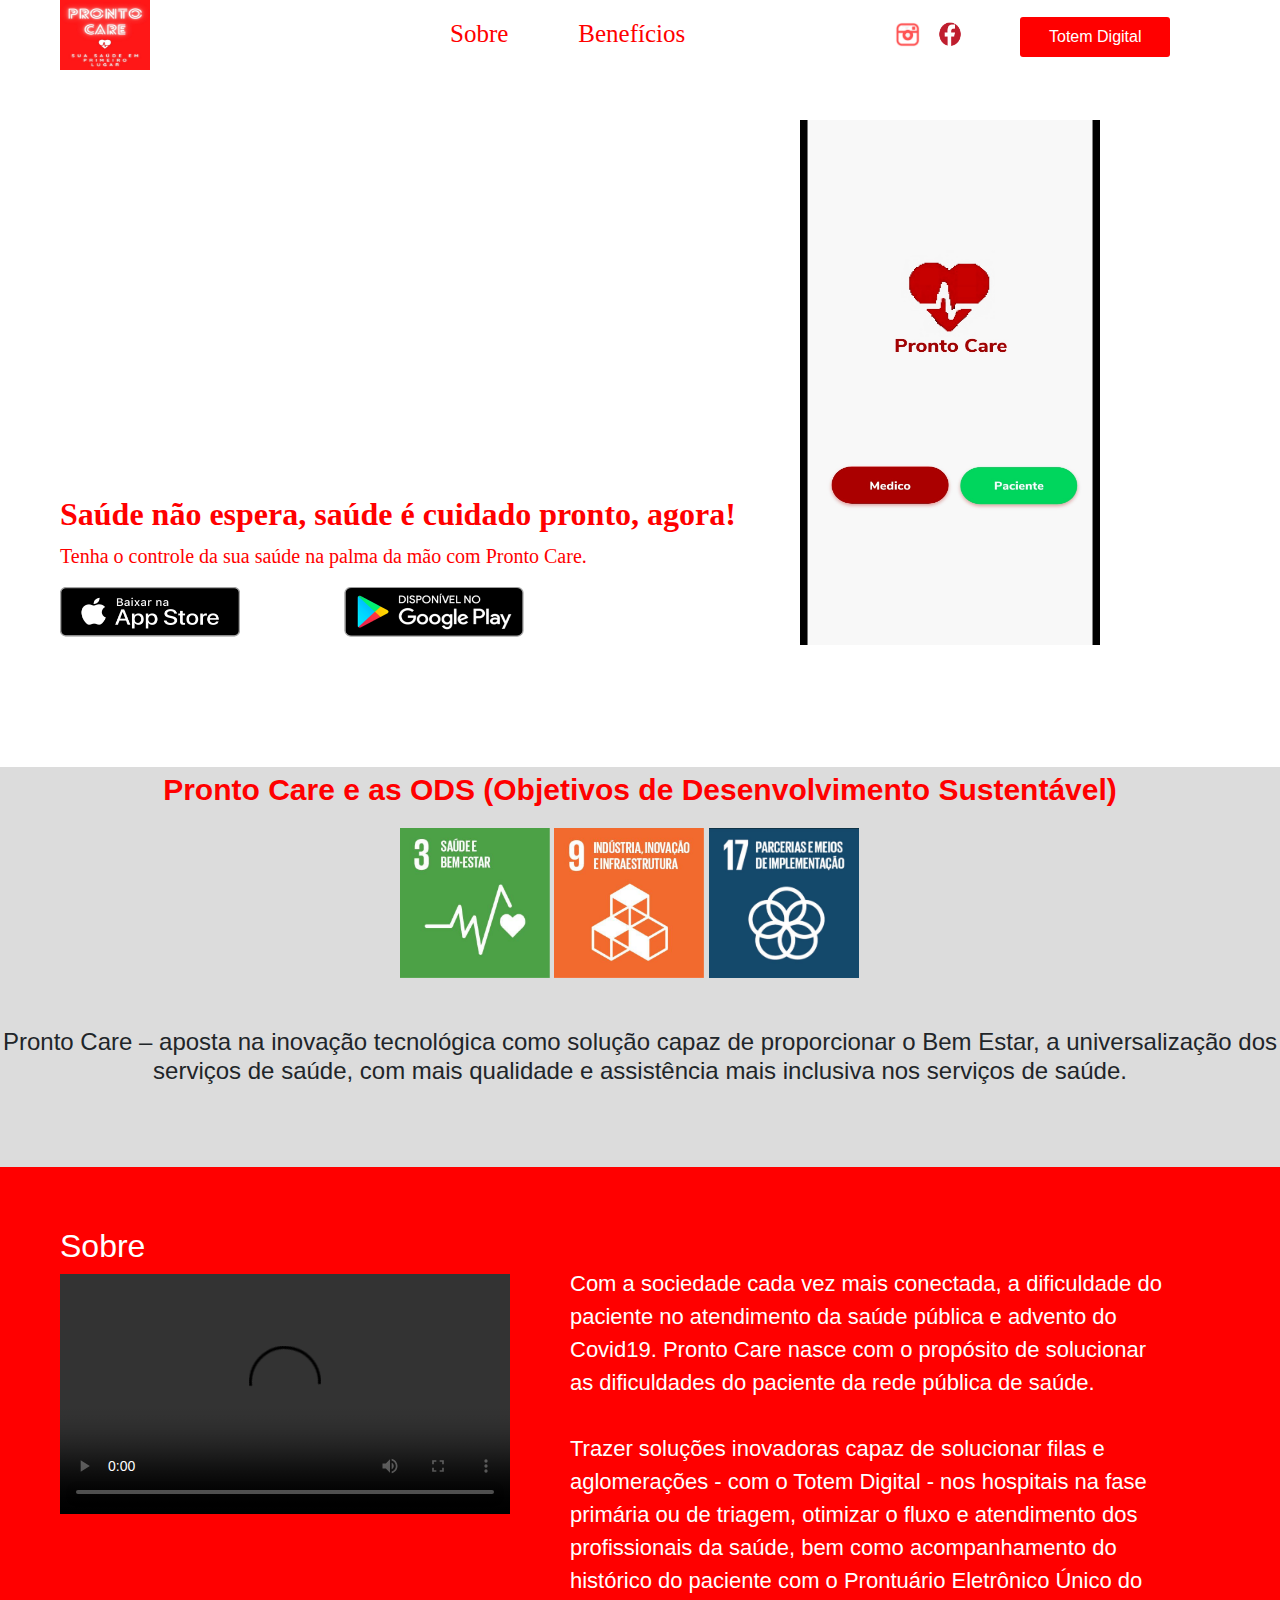
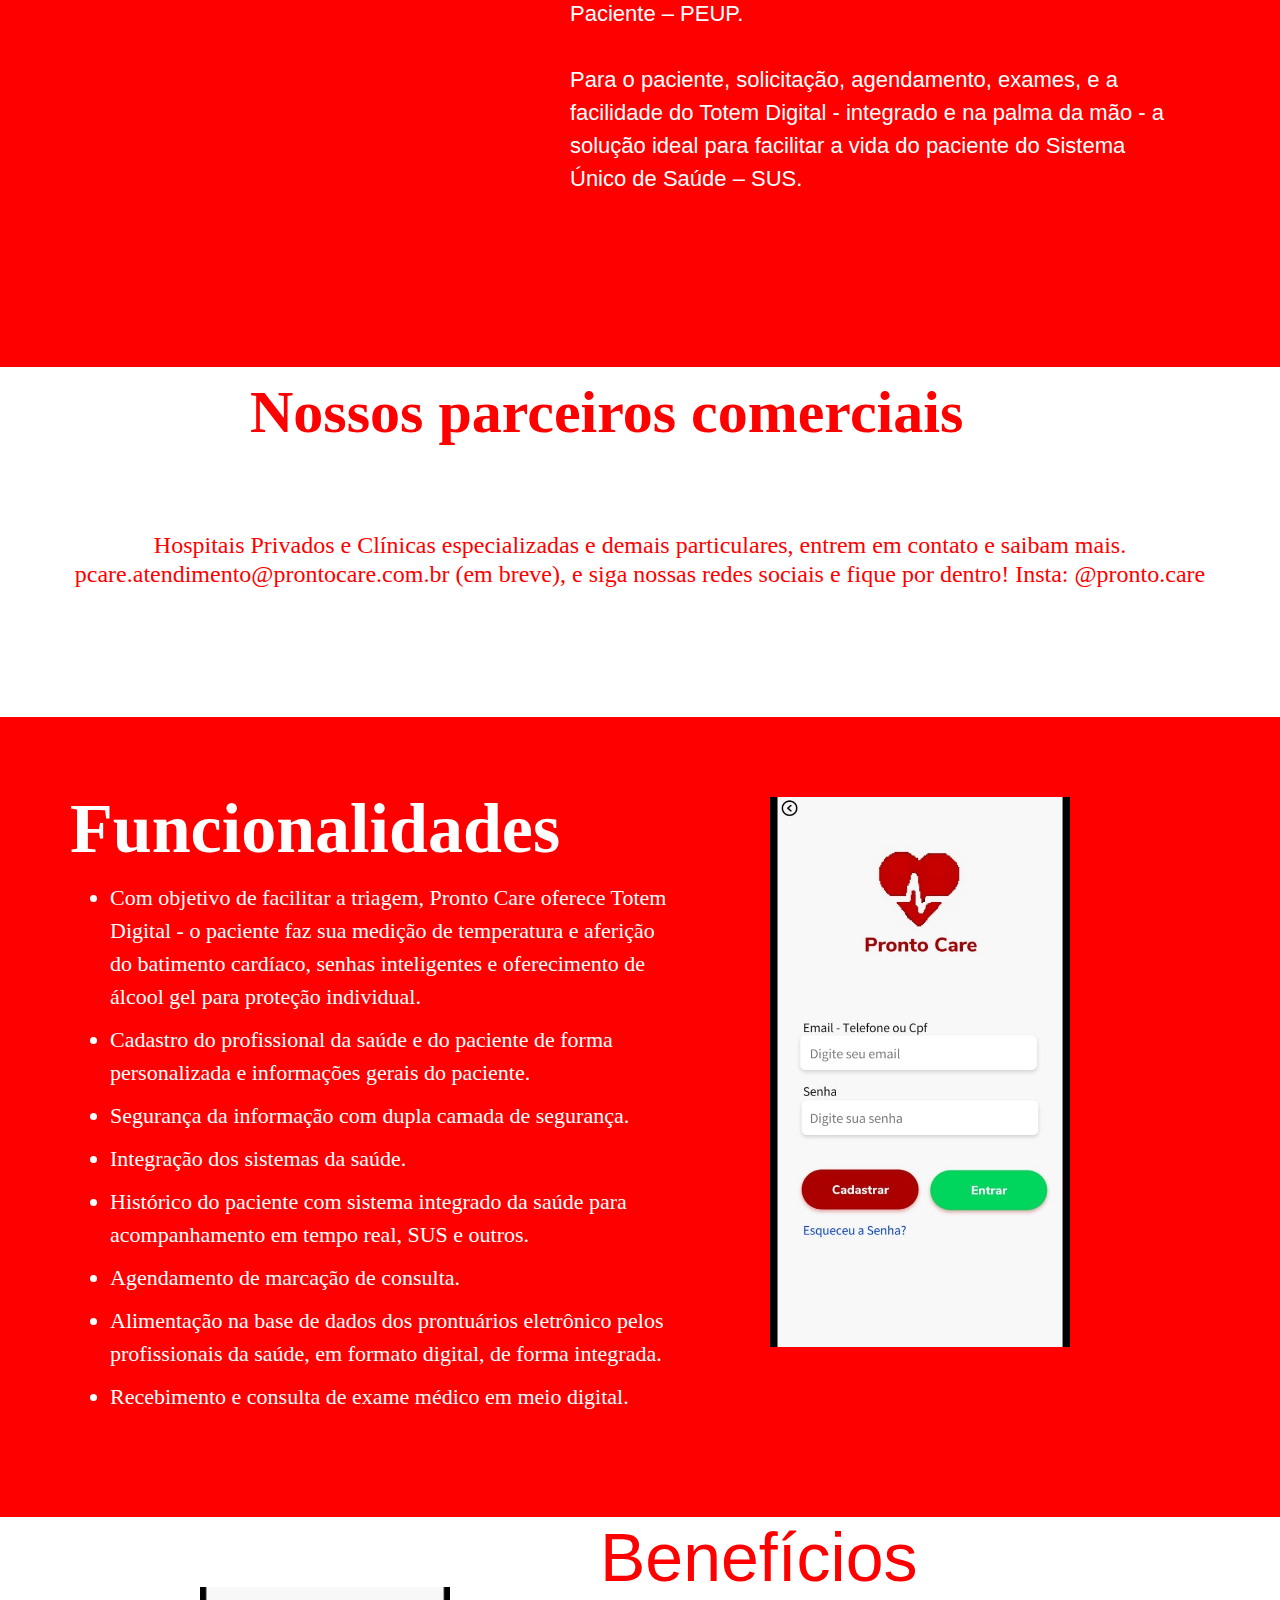
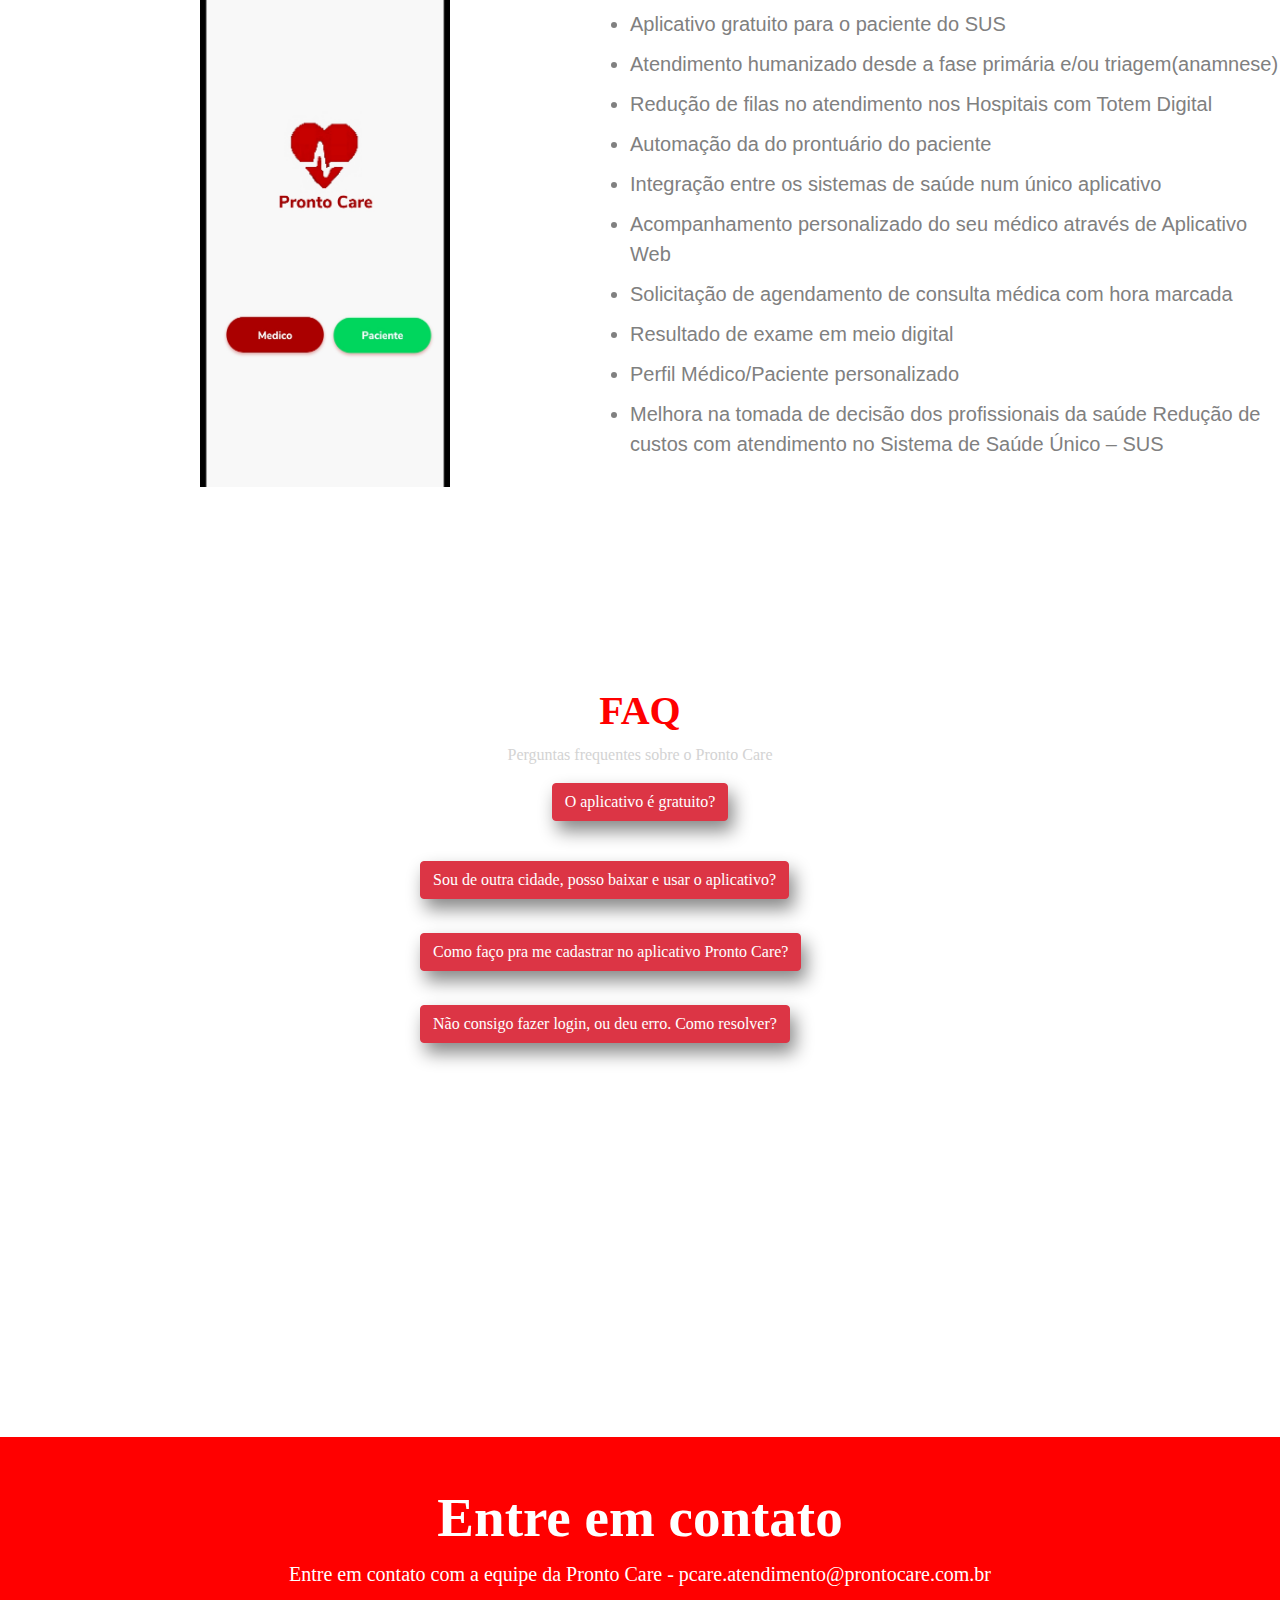
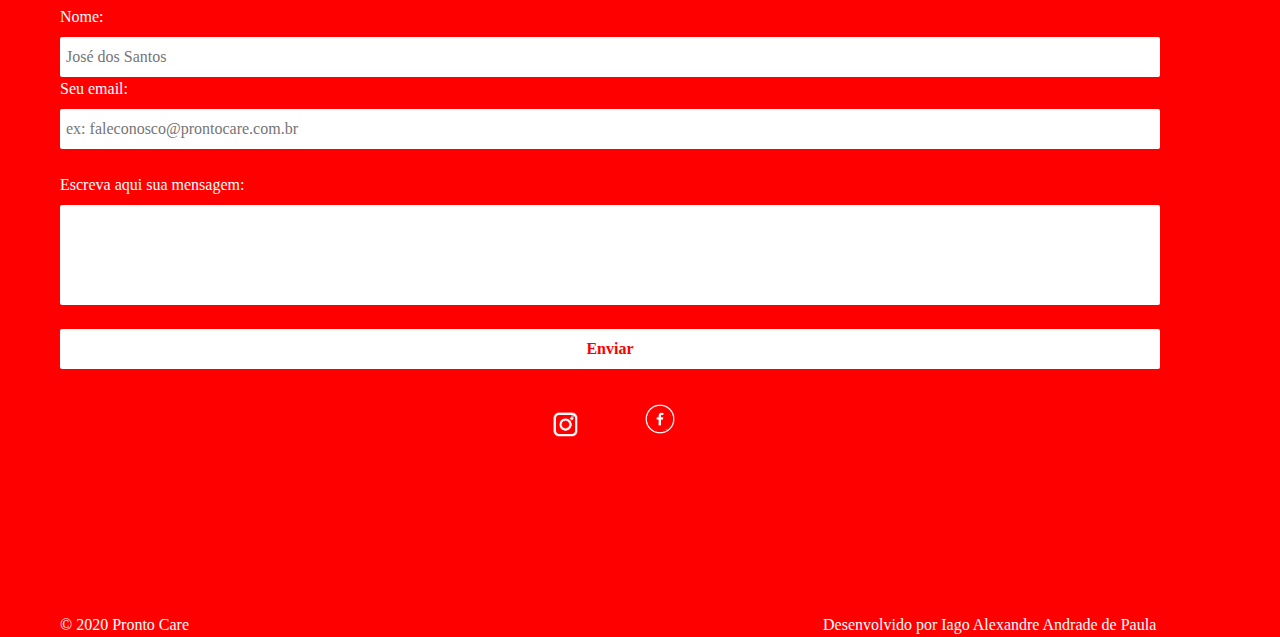
==== frontend/html/index.html @ 3b77c525 "Atualizando projeto" ====
<!doctype html>
<html lang="en">

<head>
    <!-- Required meta tags -->
    <meta charset="utf-8">
    <meta name="viewport" content="width=device-width, initial-scale=1, shrink-to-fit=no">

    <!-- Bootstrap CSS -->
    <link rel="stylesheet" href="https://stackpath.bootstrapcdn.com/bootstrap/4.3.1/css/bootstrap.min.css"
        integrity="sha384-ggOyR0iXCbMQv3Xipma34MD+dH/1fQ784/j6cY/iJTQUOhcWr7x9JvoRxT2MZw1T" crossorigin="anonymous">
    <link rel="stylesheet" href="../css/BaixarNoCelular.css">
    <link rel="stylesheet" href="../css/barraDaLogo.css">
    <link rel="stylesheet" href="../css/beneficios.css">
    <link rel="stylesheet" href="../css/entreEmContato.css">
    <link rel="stylesheet" href="../css/faq.css">
    <link rel="stylesheet" href="../css/funcionalidades.css">
    <link rel="stylesheet" href="../css/ODS.css">
    <link rel="stylesheet" href="../css/OqueEstaoFalando.css">
    <link rel="stylesheet" href="../css/sobreVideo.css">




    <title>Pronto Care</title>
</head>

<body>

    <div id="top-div">
        <div id="div-logo">
            <img src="../img/Preto e Rosa Neon Casa Noturna Logotipo (4).jpg" alt="">
        </div>

        <a href="#aboutVideo" id="about">Sobre</a>
        <a href="#beneficios" id="benefits">Benefícios</a>
        <a href="https://instagram.com/pronto.care?" id="instagramLogo">
            <img src="../img/instagramLogo.png" alt="Logo Instagram">
        </a>
        <a href="https://www.facebook.com/pronto.care/" id="faceLogo">
            <img src="../img/faceLogo.png" alt="Facebook Logo">
        </a>

        <a id="seeResult" href="./totemDigital.html">
            <p>Totem Digital</p>
        </a>

    </div>


    <div id="phone">
        <img src="../img/telaCelular.jfif" alt="Tela de celular">
    </div>

    <div id="dowloadApp">

        <h2>Saúde não espera, saúde é cuidado pronto, agora! </h2>

        <p>
            Tenha o  controle da sua saúde na palma da mão com Pronto Care.        
        </p>

        <a href="#" id="AppStore">
            <img src="../img/AppStore.png" alt="Baixar na App Store">
        </a>

        <a href="#" id="GooglePlay">
            <img src="../img/GooglePlay.png" alt="Baixar no Google Play">
        </a>

    </div>


    <div id="Sustainable">
        <div id="title">
            <p>Pronto Care e as ODS (Objetivos de Desenvolvimento Sustentável)</p>
        </div>

        <div id="ods">
            <a href="https://brasil.un.org/pt-br/sdgs">
                <img src="../img/ods3.jfif" alt="ODS 3" id="ods3">
                <img src="../img/ods9.jfif" alt="ODS 9" id="ods9">
                <img src="../img/ods17.jfif" alt="ODS 17" id="ods17">
            </a>

        </div>

        <div id="about3ods">
            <h4>
                Pronto Care – aposta na inovação tecnológica como solução capaz de 
                proporcionar o Bem Estar, a universalização dos serviços de saúde, 
                com mais qualidade e assistência mais inclusiva nos serviços de saúde.
            </h4>
        </div>
    </div>

    <div id="aboutVideo">
        <div id="title-video">
            <h2>Sobre</h2>
            <video width="450" height="240" controls>
                <source src="../videos/Pronto_care_Video.mp4" type="video/mp4">
                <source src="movie.ogg" type="video/ogg">
                Your browser does not support the video tag.
            </video>
        </div>

        <div id="text-aboutVideo">
            Com a sociedade cada vez mais conectada, a dificuldade do paciente no 
            atendimento da saúde pública e advento do Covid19. Pronto Care nasce 
            com o propósito de solucionar as dificuldades do paciente da rede 
            pública de saúde. <br><br>
            Trazer soluções inovadoras capaz de solucionar filas e aglomerações - 
            com o Totem Digital - nos hospitais na fase primária ou de triagem, 
            otimizar o fluxo e atendimento dos profissionais da saúde, bem como 
            acompanhamento do histórico do paciente com o Prontuário Eletrônico 
            Único do Paciente – PEUP. <br><br>
            Para o paciente, solicitação, agendamento, exames, e a facilidade do 
            Totem Digital - integrado e na palma da mão - a solução ideal para 
            facilitar a vida do paciente do Sistema Único de Saúde – SUS.
        </div>



    </div>


    <div id="opinion">

        <p>Nossos parceiros comerciais</p>
        <br>
        <br>
        
        <h4>Hospitais Privados e Clínicas especializadas e demais particulares, entrem em contato e saibam mais.
            pcare.atendimento@prontocare.com.br (em breve), e siga nossas redes sociais e fique por dentro! Insta: @pronto.care
        </h4>
    </div>

    <div id="funcionalidades">
        <h1>Funcionalidades</h1>

        <ul>
            <li>Com objetivo de facilitar a triagem, Pronto Care oferece Totem Digital - o paciente faz sua medição de temperatura e aferição do batimento cardíaco, senhas inteligentes e oferecimento de álcool gel para proteção individual.</li>
            <li>Cadastro do profissional da saúde e do paciente de forma personalizada e informações gerais do paciente.</li>
            <li>Segurança da informação com dupla camada de segurança.</li>
            <li>Integração dos sistemas da saúde.</li>
            <li>Histórico do paciente com sistema integrado da saúde para acompanhamento em tempo real, SUS e outros.</li>
            <li>Agendamento de marcação de consulta.</li>
            <li>Alimentação na base de dados dos prontuários eletrônico pelos profissionais da saúde, em formato digital, de forma integrada.</li>
            <li>Recebimento e consulta de exame médico em meio digital.</li>
        </ul>

        <img src="../img/telaLoginProntoCare.jfif" alt="Funcionalidade">

    </div>

    <div id="beneficios">
        <div id="celular-beneficios">
            <img src="../img/telaCelular.jfif" alt="Tela celular">
        </div>

        <a href="#" name="beneficios"></a>

        <div id="beneficios-titulo">
            <h1>Benefícios</h1>

            <ul>
                <li>Aplicativo gratuito para o paciente do SUS</li>
                <li>Atendimento humanizado desde a fase primária e/ou triagem(anamnese)</li>
                <li>Redução de filas no atendimento nos Hospitais com Totem Digital</li>
                <li>Automação da do prontuário do paciente</li>
                <li>Integração entre os sistemas de saúde num único aplicativo</li>
                <li>Acompanhamento personalizado do seu médico através de Aplicativo Web</li>
                <li>Solicitação de agendamento de consulta médica com hora marcada</li>
                <li>Resultado de exame em meio digital</li>
                <li>Perfil Médico/Paciente personalizado</li>
                <li>Melhora na tomada de decisão dos profissionais da saúde Redução de custos com atendimento no Sistema de Saúde Único – SUS</li>

            </ul>
        </div>
    </div>

    <div id="faq">
        <h1>
            FAQ
        </h1>

        <p id="perguntas">Perguntas frequentes sobre o Pronto Care</p>

        <p>
            <a id="botao_gratuito" class="btn btn-danger" data-toggle="collapse" href="#gratuito" role="button"
                aria-expanded="false" aria-controls="collapseExample">
                O aplicativo é gratuito?
            </a>

        <div class="collapse" id="gratuito">
            <div class="card card-body">
                Sim. Qualquer paciente da rede SUS de sua cidade pode baixar o App Pronto Care
            </div>
        </div>
        <br>

        <a id="botao_outraCidade" class="btn btn-danger" data-toggle="collapse" href="#outraCidade" role="button"
            aria-expanded="false" aria-controls="collapseExample">
            Sou de outra cidade, posso baixar e usar o aplicativo?
        </a>

        <div class="collapse" id="outraCidade">
            <div class="card card-body">
                Sim. Pode baixar, porém, recomendamos levar essa inovação para 
                Secretaria da Saúde da sua cidade entrar em contato conosco para 
                ter total uso do aplicativo. Vamos juntos transformar o sistema 
                de saúde da sua cidade.
            </div>
        </div>
        <br>
        <br>

        <a id="botao_comoCadastrar" class="btn btn-danger" data-toggle="collapse" href="#comoCadastrar" role="button"
            aria-expanded="false" aria-controls="collapseExample">
            Como faço pra me cadastrar no aplicativo Pronto Care?
        </a>

        <div class="collapse" id="comoCadastrar">
            <div class="card card-body">
                É simples! Apenas baixar diretamente aqui no site o aplicativo Pronto Care
                através da loja App Store ou Google Play – Cadastrar-se e acessar o 
                aplicativo e ser um paciente com perfil personalizadas para acompanhado 
                do seu médico.
            </div>
        </div>

        <br>
        <br>

        <a id="botao_erroLogin" class="btn btn-danger" data-toggle="collapse" href="#falhaNoLogin" role="button"
            aria-expanded="false" aria-controls="collapseExample">
            Não consigo fazer login, ou deu erro. Como resolver?
        </a>

        <div class="collapse" id="falhaNoLogin">
            <div class="card card-body">
                Entre em contato através do email pcare.atendimento@prontocare.com.br e o nosso suporte
                entrará em contato em breve para atender sua solicitação
            </div>
        </div>
        <br>
        <br>
        </p>

    </div>

    <div id="entreEmContato">
        <br>
        <br>
        <h1>Entre em contato</h1>

        <p>Entre em contato com a equipe da Pronto Care - pcare.atendimento@prontocare.com.br</p>

        <form action="">
            <label for="nome">Nome:</label><br>
            <input type="text" id="nome" name="nome" placeholder=" José dos Santos"><br>
            <label for="email">Seu email:</label><br>
            <input type="email" id="email" name="email" placeholder=" ex: faleconosco@prontocare.com.br"><br><br>
            <label for="escrevaAqui"> Escreva aqui sua mensagem:</label><br>
            <input type="text" id="escreva" name="escreva"><br><br>
            <input id="botao_enviar" type="submit" value="Enviar">
        </form>

        <div id="redes_sociais">
            <a id="insta" href="https://instagram.com/pronto.care">
                <img src="../img/logoBrancaInstagram.png" alt="Logo Facebook">
            </a>

            <a id="face" href="https://www.facebook.com/pronto.care/">
                <img src="../img/logoBrancaFacebook.png" alt="Logo Facebook">
            </a>
        </div>




        <br>

        <span id="marca">© 2020 Pronto Care</span>

        <span id="creditos">Desenvolvido por Iago Alexandre Andrade de Paula</span>



    </div>




    <script src="https://ajax.googleapis.com/ajax/libs/jquery/1.11.3/jquery.min.js"></script>
    <!-- Optional JavaScript -->
    <!-- jQuery first, then Popper.js, then Bootstrap JS -->
    <script src="https://code.jquery.com/jquery-3.3.1.slim.min.js"
        integrity="sha384-q8i/X+965DzO0rT7abK41JStQIAqVgRVzpbzo5smXKp4YfRvH+8abtTE1Pi6jizo"
        crossorigin="anonymous"></script>
    <script src="https://cdnjs.cloudflare.com/ajax/libs/popper.js/1.14.7/umd/popper.min.js"
        integrity="sha384-UO2eT0CpHqdSJQ6hJty5KVphtPhzWj9WO1clHTMGa3JDZwrnQq4sF86dIHNDz0W1"
        crossorigin="anonymous"></script>
    <script src="https://stackpath.bootstrapcdn.com/bootstrap/4.3.1/js/bootstrap.min.js"
        integrity="sha384-JjSmVgyd0p3pXB1rRibZUAYoIIy6OrQ6VrjIEaFf/nJGzIxFDsf4x0xIM+B07jRM"
        crossorigin="anonymous"></script>
</body>

</html>
---- frontend/css/BaixarNoCelular.css ----
#phone img{
    display: flex;
    width: 300px;
    height: 525px;
    margin-left: 800px;   
    margin-top: 50px; 
}

#dowloadApp{
    margin-top: -150px;
    padding-left: 60px;
    font-family:'Times New Roman', Times, serif
}

#dowloadApp h2{
    font-weight: bold;
    color: red;
}

#dowloadApp p{
    color: red;
    font-size: 20px;

}

#dowloadApp img{
    width: 180px;
    height: 50px;

}

#GooglePlay{
    margin-left: 100px;
}
---- frontend/css/barraDaLogo.css ----
#top-div{ 
    display: flex; 
    width: 100%;
    height: 70px;
    margin-left: 50px;
}

#div-logo img{
    width: 90px;
    height: 70px;
    margin-left: 10px;
}

#about{
    color: red;
    margin-top: 15px;
    margin-left: 300px;
    font-size: 25px;
    font-family:'Times New Roman', Times, serif;
}

#benefits{
    color: red;
    margin-top: 15px;
    font-size: 25px;
    margin-left: 70px;
    font-family:'Times New Roman', Times, serif;
}

#instagramLogo img{
    position: relative;
    width: 25px;
    height: 25px;
    margin-top: 22px;
    margin-left: 210px;
    transition: all .2s ease-in-out;
    top: 0;
}

#instagramLogo img:hover{
    top:-4px;
}

#faceLogo img{
    position:relative;
    width: 40px;
    height: 25px;
    margin-top: 22px;
    margin-left: 10px;
    transition: all .2s ease-in-out;
    top: 0;
}

#faceLogo img:hover{
    -webkit-transform: scale(1.1);
    -moz-transform: scale(1.1);
    -o-transform: scale(1.1);
    -ms-transform: scale(1.1);
    transform: scale(1.1);
    
}

#seeResult{
    width: 150px;
    height: 40px;
    margin-left: 50px;
    margin-top: 17px;
    transition: all .2s ease-in-out;
    top: 0;
    background-color: red;
    border-radius: 3px;
    text-align: center;
    color: white;
}

#seeResult p{
    margin-top: 7.5px;
}

#seeResult:hover{
    -webkit-transform: scale(1.1);
    -moz-transform: scale(1.1);
    -o-transform: scale(1.1);
    -ms-transform: scale(1.1);
    transform: scale(1.1);

}
---- frontend/css/beneficios.css ----
#beneficios{
    display: flex;
    margin-bottom: 200px;
}

#celular-beneficios img{
    width: 250px;
    height: 500px;
    margin-left: 200px;
    margin-top: 70px;
    
}

#beneficios-titulo h1{
    color: red;
    font-size: 68px;
    margin-left: 150px;
}

#beneficios-titulo li{
    color: grey;
    margin-left: 140px;
    font-size: 20px;
    margin-top: 10px;
}
---- frontend/css/entreEmContato.css ----
#entreEmContato{
    width: 100%;
    height: 800px;
    background-color: red;
    color: white;
    font-family: 'Times New Roman', Times, serif;
    
}

#entreEmContato h1{
    text-align: center;
    font-weight: bold;
    font-size: 55px;
}

#entreEmContato p{
    text-align: center;
    font-size: 20px;
}

#entreEmContato form{
    margin-left: 60px;
}

#nome{
    width: 1100px;
    height: 40px;
    border-radius: 2px;
    border: none;
}

#email{
    width: 1100px;
    height: 40px;
    border-radius: 2px;
    border: none;
}

#escreva{
    width: 1100px;
    height: 100px;
    border-radius: 2px;
    border: none;
}

#botao_enviar{
    width: 1100px;
    height: 40px;
    background-color: white;
    border: none;
    border-radius: 2px;
    font-weight: bold;
    color: red;
    margin-bottom: 30px;
}

#redes_sociais {
    display: flex;
    margin-bottom: 140px;
}



#face img{
    margin-left: 50px;
    width: 40px;
    height: 40px;
}

#insta img{
    margin-left: 540px;
    width: 50px;
    height: 50px;

}

#creditos{
    margin-left: 630px;
}

#marca{
    margin-left: 60px;
}
---- frontend/css/faq.css ----
#faq{
    width: 100%;
    height: 350px;
    font-family: 'Times New Roman', Times, serif;
    margin-bottom: 400px;
}

#faq h1{
    color: red;
    text-align: center;
    font-weight: bold;
}

#faq p{
    text-align: center;
}

#perguntas{
    text-align: center;
    color: lightgrey;
}

#botao_outraCidade{
    margin-left: 420px;
    margin-bottom: 10px;
    box-shadow: 5px 10px 18px #888888;
}

#botao_comoCadastrar{
    margin-left: 420px;
    margin-bottom: 10px;
    box-shadow: 5px 10px 18px #888888;
}

#botao_erroLogin{
    margin-left: 420px;
    margin-bottom: 10px;
    box-shadow: 5px 10px 18px #888888;
}

#botao_sugestao{
    margin-left: 300px;
    margin-bottom: 10px;
    box-shadow: 5px 10px 18px #888888;
}

#botao_gratuito{
    box-shadow: 5px 10px 18px #888888;
}
---- frontend/css/funcionalidades.css ----
#funcionalidades{
    width: 100%;
    height: 800px;
    color: white;
    padding: 70px;
    font-family: 'Times New Roman', Times, serif;
    background-color: red;
    
}

#funcionalidades h1{
    font-size: 70px;
    font-weight: bold;
}

#funcionalidades ul{
    width: 600px;
    height: 250px;
    font-size: 22px;
}

#funcionalidades li{
    margin-top: 10px;
}


#funcionalidades img{
    width: 300px;
    height: 550px;
    margin-left: 700px;
    margin-top: -350px;
}
---- frontend/css/ODS.css ----
#Sustainable{
    width: 100%;
    height: 400px;
    background-color: #DCDCDC;
    margin-top: 130px;
}

#title p{
    text-align: center;
    font-size: 30px;
    font-weight: bold;
    color: red;
    
}

#ods{
    display: flex;
}

#ods img{
    width: 150px;
    height: 150px;
}

#ods3{
    margin-left: 400px;
}

#about3ods{
    width: 100%;
    height: 500px;
    text-align: center;
    margin-top: 50px;
    
}
#about3ods p{
    margin-bottom: 100px;
}
---- frontend/css/OqueEstaoFalando.css ----
#opinion{
    width: 100%;
    height: 300px;
    color: red;
    font-family: 'Times New Roman', Times, serif;
    margin-bottom: 50px;
}


#opinion p{
    width: 840px;
    height: 100px;
    font-size: 60px;
    margin-left: 250px;
    padding-top: 0px;
    font-weight: bold;

}

#opinion h4{
    width: 100%;
    text-align: center;
    margin: auto;
}
---- frontend/css/sobreVideo.css ----
#aboutVideo{
    display: flex;
    width: 100%;
    height: 800px;
    background-color: red;
}

#title-video{
    padding: 60px;
    color: white;
    margin-bottom: 100px;
    
}

#text-aboutVideo{
    color: white;
    margin-top: 100px;
    font-size: 22px;
    width: 600px;
}
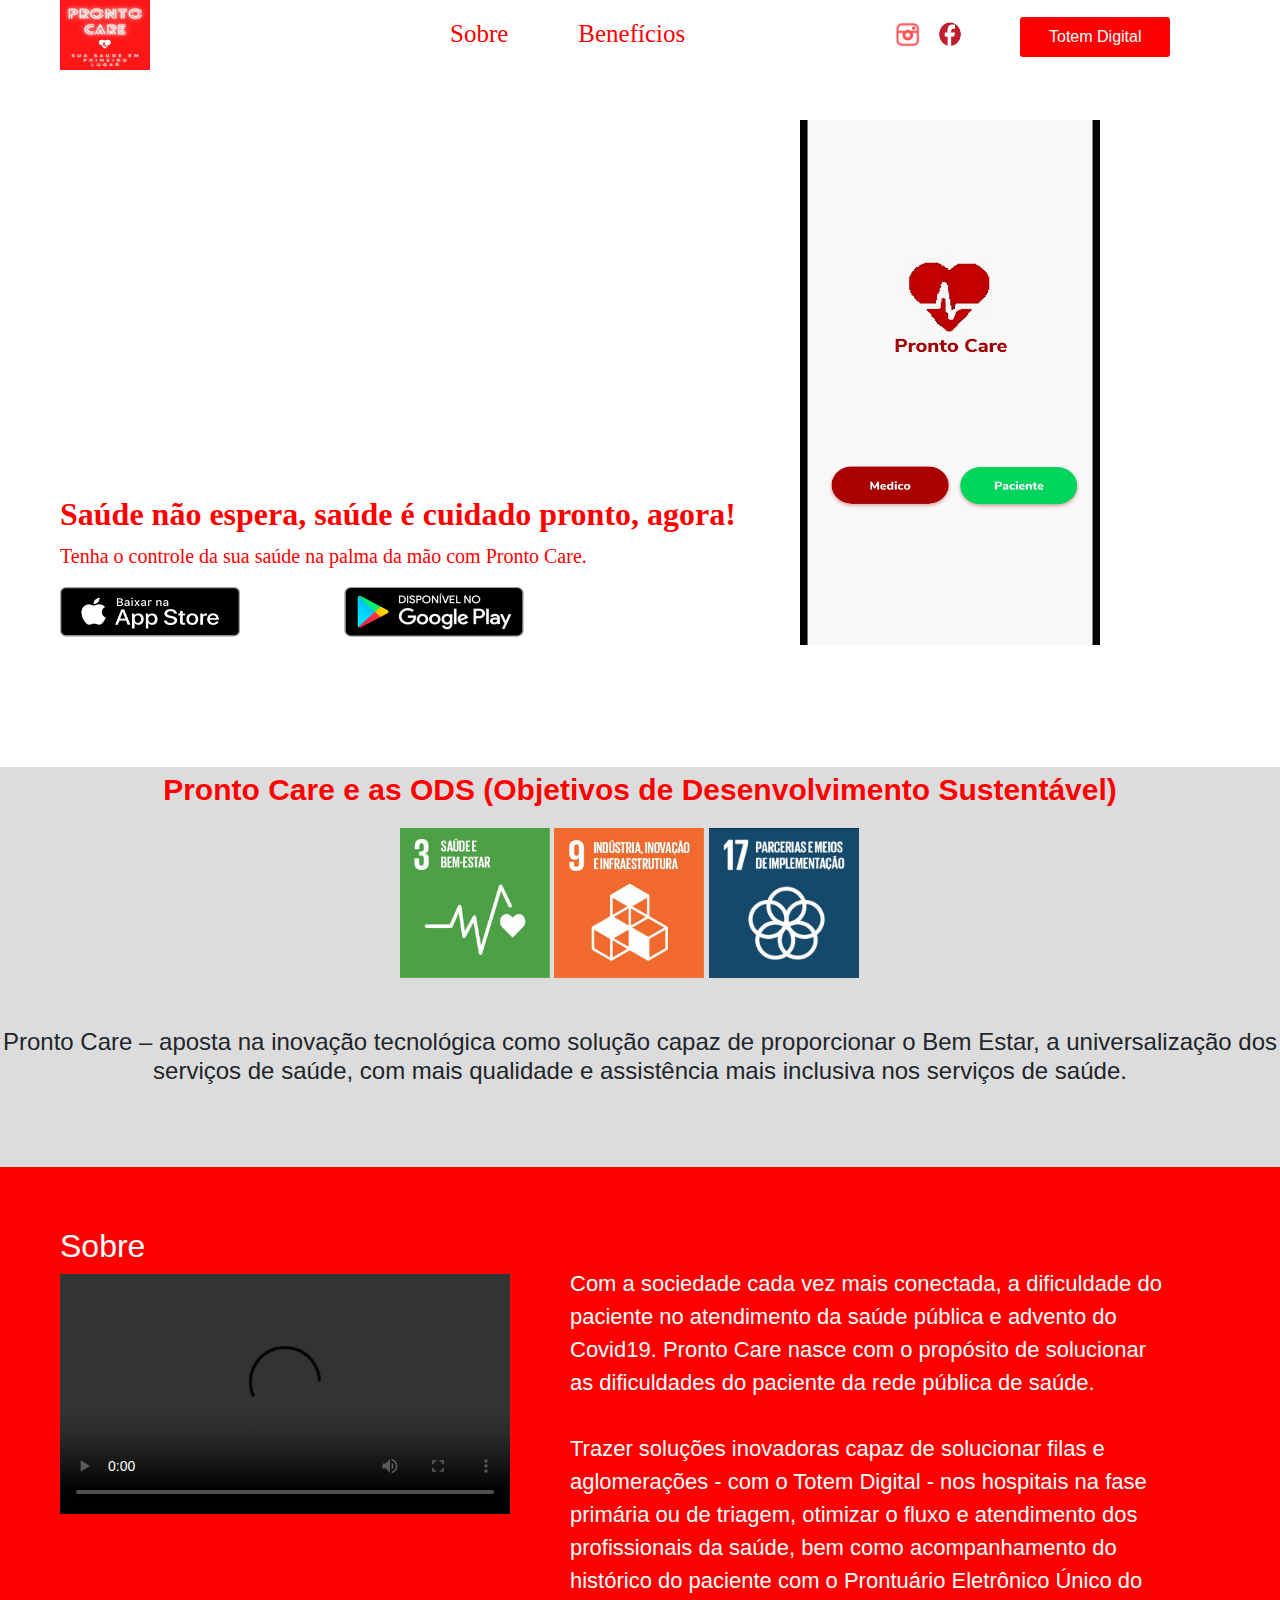
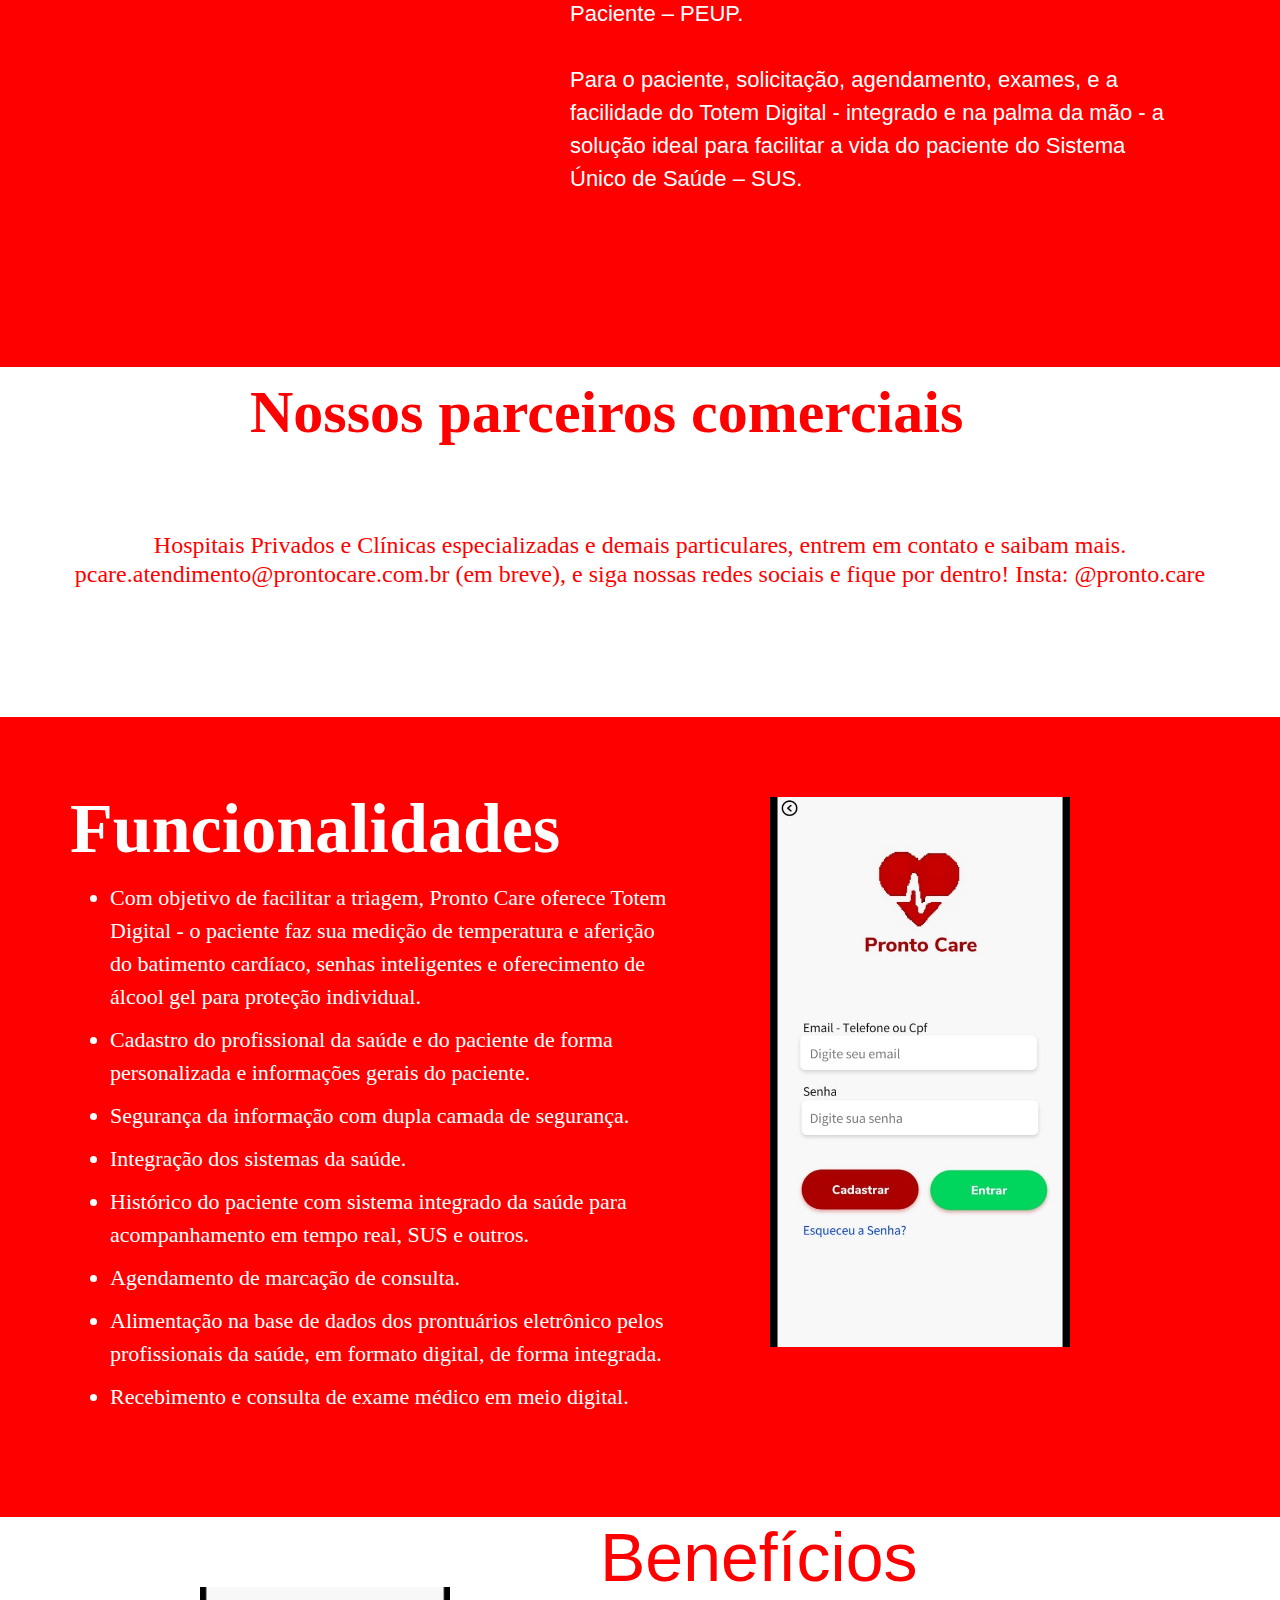
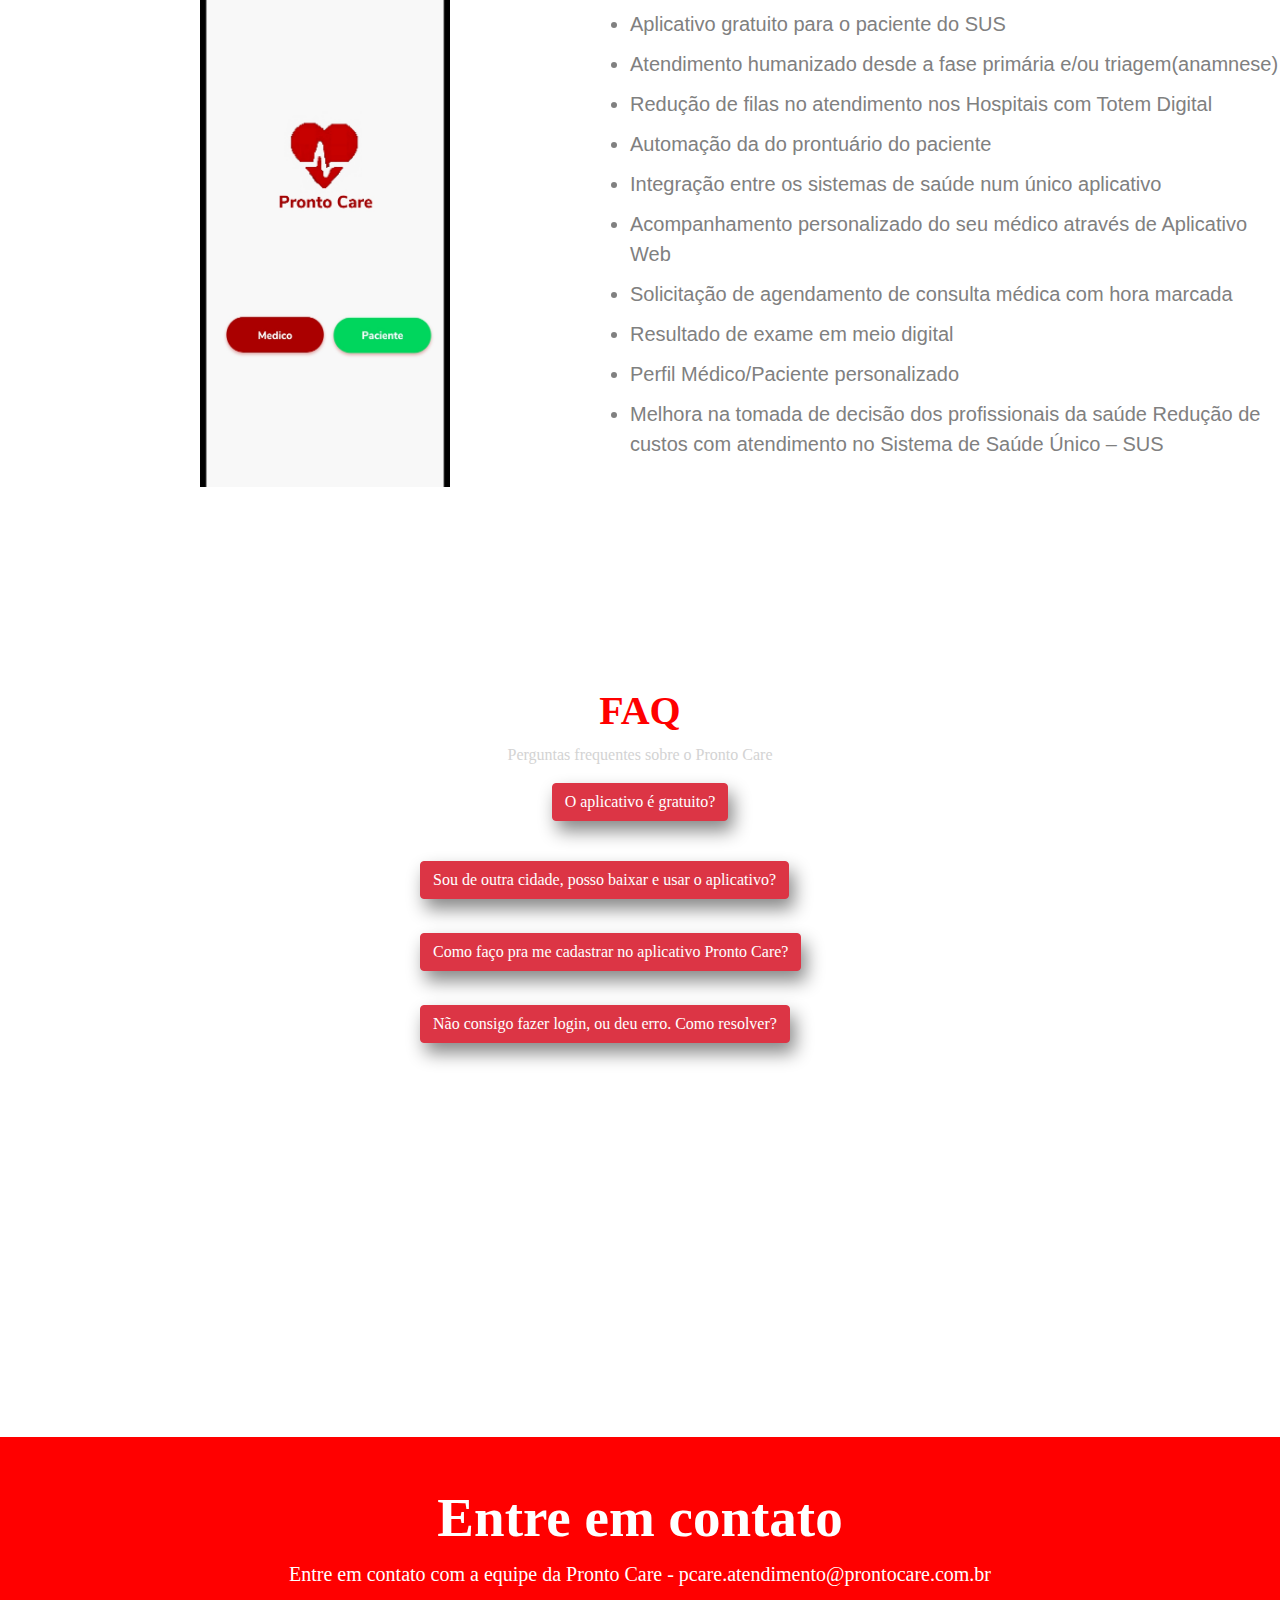
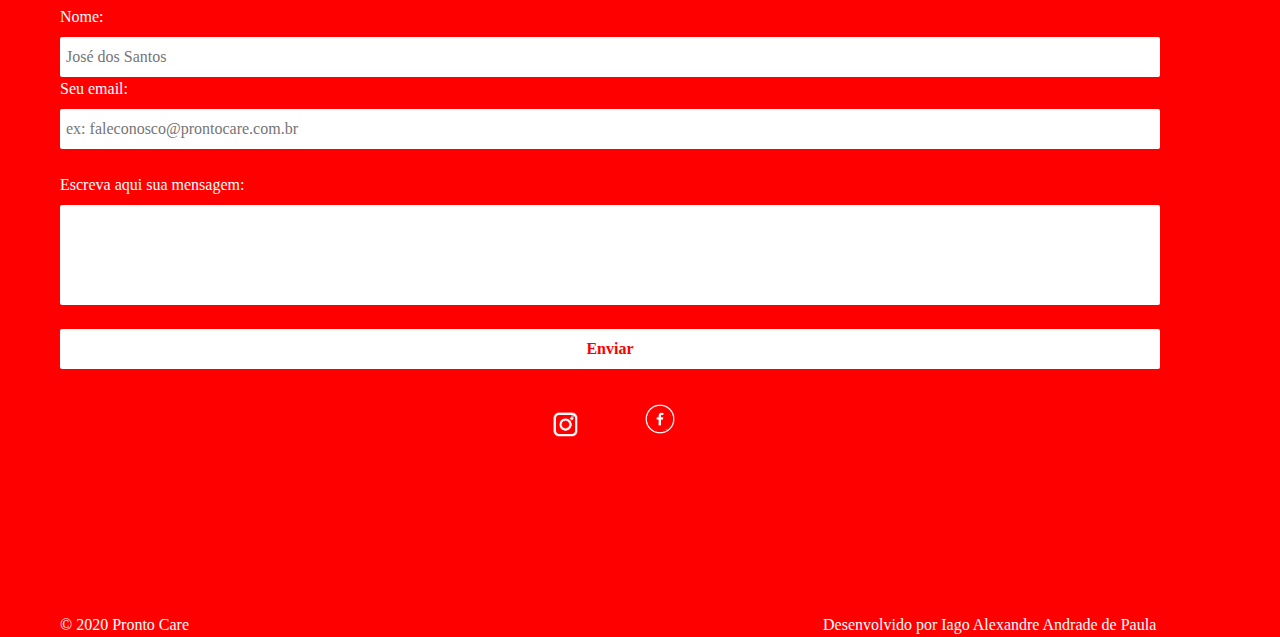
==== commit af2fb875: "Modificando alguns detalhes" ====
--- a/frontend/html/index.html
+++ b/frontend/html/index.html
@@ -41,7 +41,7 @@
             <img src="../img/faceLogo.png" alt="Facebook Logo">
         </a>
 
-        <a id="seeResult" href="./totemDigital.html">
+        <a id="seeResult" href="./outrasAbas/totemDigital.html">
             <p>Totem Digital</p>
         </a>
 
